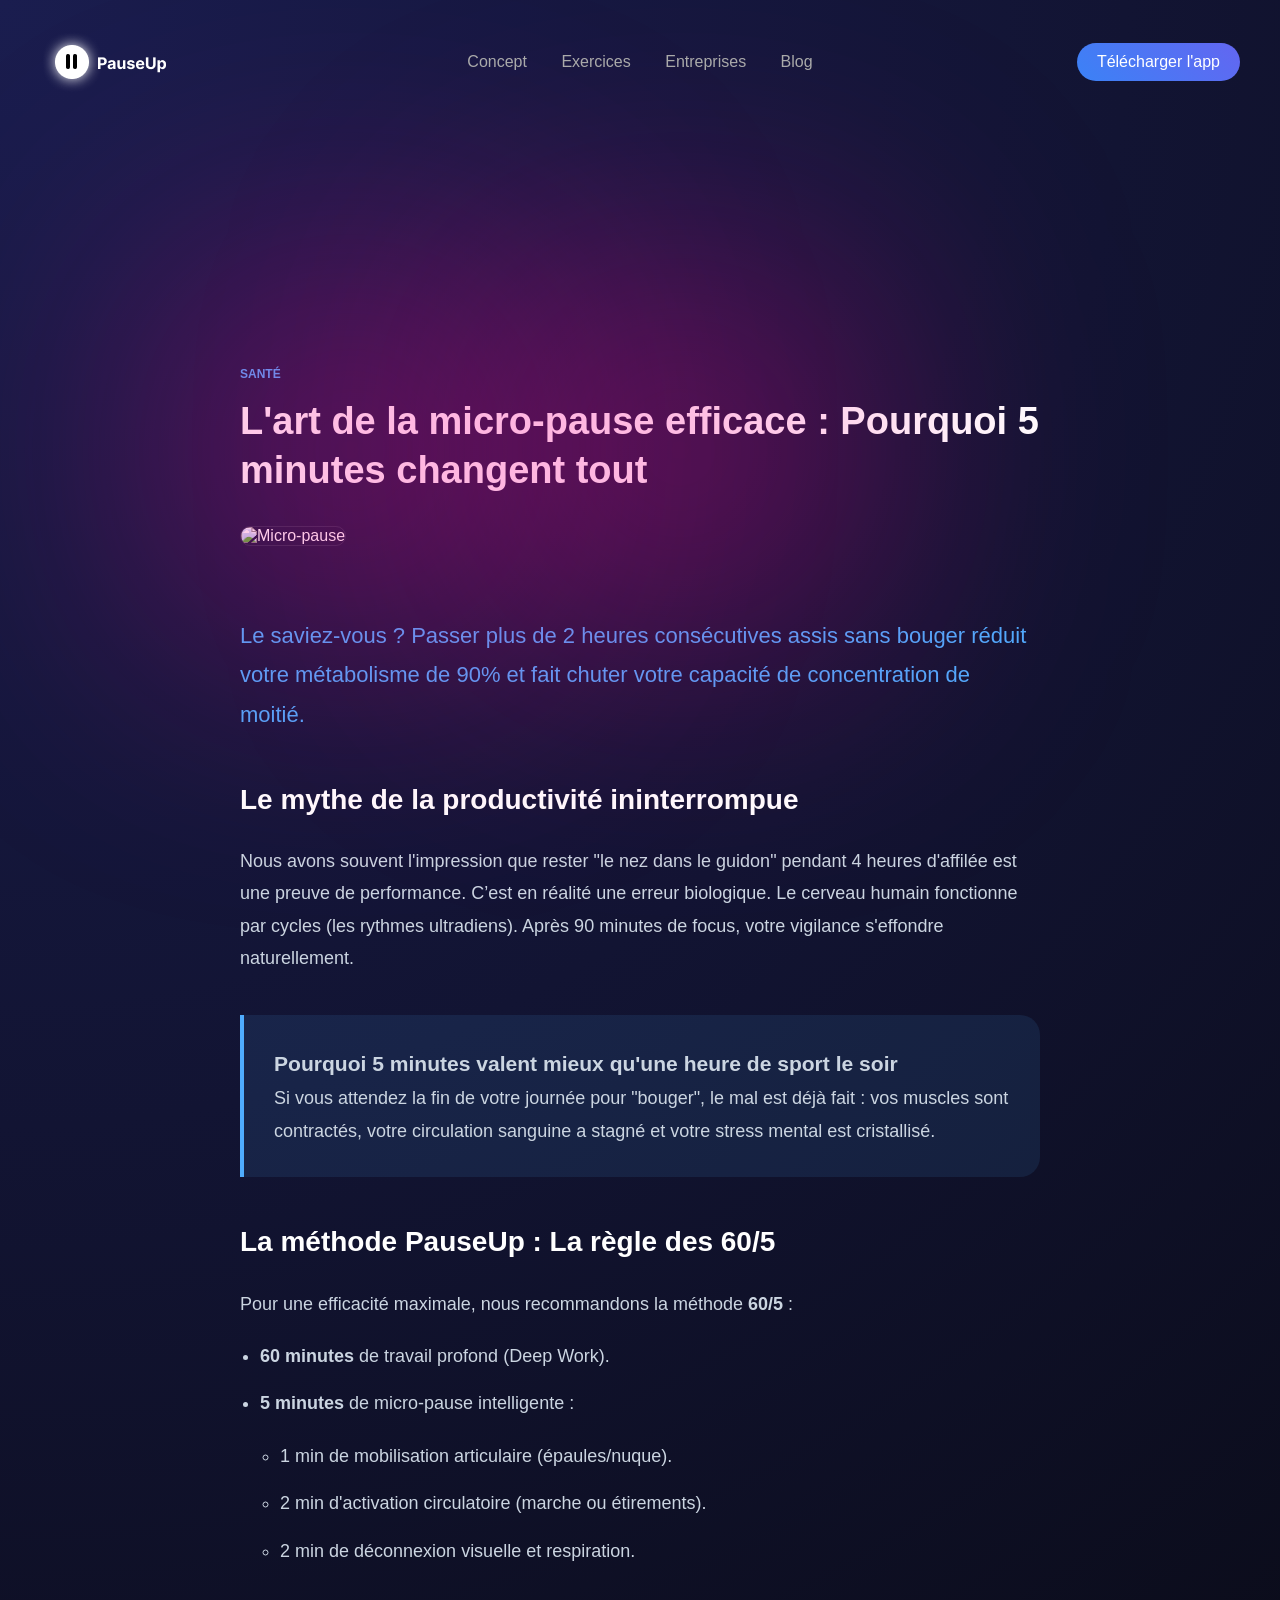
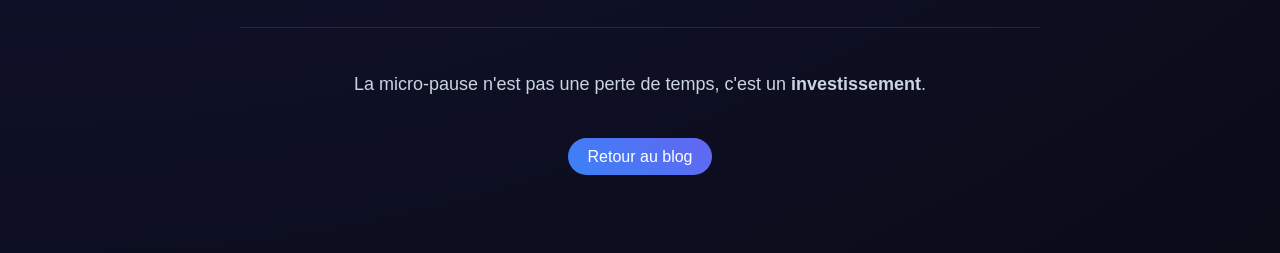
==== article-micro-pause.html @ ee1709d4 "mise à jour site" ====
<!DOCTYPE html>
<html lang="fr">
<head>
    <meta charset="UTF-8">
    <meta name="viewport" content="width=device-width, initial-scale=1.0">
    <title>L'art de la micro-pause efficace - PauseUp</title>
    <link rel="stylesheet" href="styles.css">
</head>

<body class="concept">
    <div class="bg-blob blob-left"></div>
    <div class="bg-blob blob-right"></div>

    <!-- Navigation unique et propre -->
<header class="navbar container">
    <div class="logo">
        <img src="Logo-PauseUp.png" alt="Logo PauseUp" />
    </div>

    <!-- Le bouton Burger (Ajouté ici) -->
    <div class="menu-toggle">
        <span class="bar"></span>
        <span class="bar"></span>
        <span class="bar"></span>
    </div>

    <nav>
        <a href="concept.html">Concept</a>
        <a href="exercices.html">Exercices</a>
        <a href="entreprises.html">Entreprises</a>
        <a href="tarifs.html">Blog</a>
    </nav>

    <a href="https://www.figma.com/..." class="cta-btn" target="_blank">
        Télécharger l'app
    </a>    
</header>

    <!-- On ajoute une classe "mt-large" pour pousser l'article sous le menu fixe -->
    <article class="article-page container">
        <header class="article-header">
            <span class="blog-tag">Santé</span>
            <h1>L'art de la micro-pause efficace : Pourquoi 5 minutes changent tout</h1>
            <img src="blog1.jpg" alt="Micro-pause" class="article-main-img">
        </header>

        <div class="article-body">
            <p class="lead">
                Le saviez-vous ? Passer plus de 2 heures consécutives assis sans bouger réduit votre métabolisme de 90% et fait chuter votre capacité de concentration de moitié.
            </p>

            <h2>Le mythe de la productivité ininterrompue</h2>
            <p>Nous avons souvent l'impression que rester "le nez dans le guidon" pendant 4 heures d'affilée est une preuve de performance. C’est en réalité une erreur biologique. Le cerveau humain fonctionne par cycles (les rythmes ultradiens). Après 90 minutes de focus, votre vigilance s'effondre naturellement.</p>

            <div class="highlight-box">
                <h3>Pourquoi 5 minutes valent mieux qu'une heure de sport le soir</h3>
                <p>Si vous attendez la fin de votre journée pour "bouger", le mal est déjà fait : vos muscles sont contractés, votre circulation sanguine a stagné et votre stress mental est cristallisé.</p>
            </div>

            <h2>La méthode PauseUp : La règle des 60/5</h2>
            <p>Pour une efficacité maximale, nous recommandons la méthode <strong>60/5</strong> :</p>
            <ul>
                <li><strong>60 minutes</strong> de travail profond (Deep Work).</li>
                <li><strong>5 minutes</strong> de micro-pause intelligente :
                    <ul>
                        <li>1 min de mobilisation articulaire (épaules/nuque).</li>
                        <li>2 min d'activation circulatoire (marche ou étirements).</li>
                        <li>2 min de déconnexion visuelle et respiration.</li>
                    </ul>
                </li>
            </ul>

            <div class="article-footer">
                <p>La micro-pause n'est pas une perte de temps, c'est un <strong>investissement</strong>.</p>
                <a href="tarifs.html" class="cta-btn">Retour au blog</a>
            </div>
        </div>
    </article>
    <script src="projet/js/script.js"></script>
</body>
</html>
---- styles.css ----
@import url('https://fonts.googleapis.com/css2?family=Poppins:wght@300;400;600;700&display=swap');
* {
  margin: 0;
  padding: 0;
  box-sizing: border-box;
  font-family: "Segoe UI", sans-serif;
}

body {
  background: radial-gradient(circle at top left, #1a1d4f, #0a0b17);
  color: white;
  overflow-x: hidden;
}

.container {
  max-width: 1200px;
  margin: 0 auto;
}

.bg-blob {
  position: absolute;
  width: 500px;
  height: 500px;
  background: radial-gradient(circle, rgba(255, 0, 150, 0.4), transparent);
  filter: blur(120px);
  z-index: 0;
}

.blob-left {
  top: 200px;
  left: 100px;
}

.blob-right {
  bottom: 200px;
  right: 350px;
}

.navbar {
  display: grid;
  grid-template-columns: 1fr auto 1fr;
  align-items: center;
  padding: 30px 0;
  position: relative;
  z-index: 2;
  align-items: center;
}

.logo {
  display: flex;
  align-items: center;
  gap: 10px;
}

.logo img {
    width: auto;
    height: auto;
}

nav {
  text-align: center;
}

nav a {
  margin: 0 15px;
  color: #aaa;
  text-decoration: none;
}

nav a:hover {
  color: white;
}

.menu-toggle {
    display: none;
    flex-direction: column;
    gap: 5px;
    cursor: pointer;
}

.menu-toggle.active .bar:nth-child(1) {
  transform: rotate(45deg) translate(5px, 5px);
}

.menu-toggle.active .bar:nth-child(2) {
  opacity: 0;
}

.menu-toggle.active .bar:nth-child(3) {
  transform: rotate(-45deg) translate(6px, -6px);
}

.bar {
    width: 25px;
    height: 3px;
    background-color: white;
    transition: 0.3s;
}

.cta-btn {
  justify-self: end;
  background: linear-gradient(45deg, #3b82f6, #6366f1);
  border: none;
  padding: 10px 20px;
  border-radius: 20px;
  color: white;
  cursor: pointer;
  font-size: 16px;
  text-decoration: none;

}

.cta-btn.big {
  padding: 15px 40px;
  font-size: 16px;
  border-radius: 30px;
  box-shadow: 0 0 25px rgba(59, 130, 246, 0.5);
}

.cta-btn.secondary {
  background: rgba(255, 255, 255, 0.1);
}

.cta-bttn {
  display: inline-block;            
  background: linear-gradient(45deg, #3b82f6, #6366f1);
  border: none;
  padding: 25px 50px;            
  border-radius: 30px;              
  color: white;
  cursor: pointer;
  font-size: 20px;
  font-weight: bold;
  text-align: center;
  box-shadow: 0 8px 20px rgba(59, 130, 246, 0.4);
  transition: all 0.3s ease;
}

.cta-bttn:hover {
  transform: translateY(-4px) scale(1.05);
  box-shadow: 0 12px 25px rgba(59, 130, 246, 0.5);
  background: linear-gradient(45deg, #2563eb, #4f46e5); /* un bleu plus foncé */
}

.hero {
  text-align: center;
  margin-top: 100px;
  position: relative;
  z-index: 2;
}

.hero p {
    margin-bottom: 60px; 
    line-height: 1.6;  
}

.hero h1 {
font-family: 'Poppins', sans-serif;
    font-size: 55px;       /* Gros titre impactant */
    font-weight: 800;      /* Très gras */
    color: #ffffff;
    margin-bottom: 15px;   /* Espace sous le titre */
    letter-spacing: -1px;  /* Lettres un peu resserrées pour le style */
}

.subtitle {
font-family: 'Poppins', sans-serif;
    font-size: 16px;
    font-weight: 600;
    color: #6c63ff;        /* Ta couleur violette */
    text-transform: uppercase;
    letter-spacing: 3px;   /* Lettres écartées pour faire "pro" */
    margin-bottom: 25px;   /* Espace sous le sous-titre */
    display: block;
}

.description {
font-family: 'Poppins', sans-serif;
    font-size: 19px;
    line-height: 32px;
    color: #cccccc;    
    max-width: 750px;     
    margin-left: auto;    
    margin-right: auto;
    font-weight: 300;
}

.features {
  padding: 100px 20px;
  text-align: center;
  
}

.features.flex {
  display: flex;
  gap: 30px;
  justify-content: center;
  flex-wrap: wrap;
}

.features.features-grid {
  display: grid;
  grid-template-columns: repeat(2, 1fr);
  gap: 30px;
  justify-items: center;
}

.exercices-grid {
    display: grid;
    grid-template-columns: repeat(2, 1fr); /* 2 colonnes par défaut */
    gap: 30px;
    width: 100%;
    max-width: 1200px;
    margin: 0 auto;
}

.card {
  width: 600px;
  padding: 30px;
  border-radius: 20px;
  text-align: left;
  position: relative;

  background: rgba(255, 255, 255, 0.04);
  border: 1px solid rgba(255, 255, 255, 0.15);

  backdrop-filter: blur(20px);
  transition: all 0.3s ease;
  
}

.card::before {
  content: "";
  position: absolute;
  inset: 0;
  border-radius: 20px;
  background: radial-gradient(
    circle at top left,
    rgba(99, 102, 241, 0.25),
    transparent 60%
  );
  opacity: 0;
  transition: 0.3s;
}

.card:hover::before {
  opacity: 1;
}

.card:hover {
  transform: translateY(-6px);
  border-color: rgba(255, 255, 255, 0.25);
}

.card h3 {
  font-size: 20px;
  margin-bottom: 12px;
}

.card p {
  font-size: 14px;
  color: #94a3b8;
}

.card ul {
  margin-top: 15px;
  padding-left: 20px;
  color: #aaa;
}

.card li {
  margin-bottom: 8px;
}

.icon {
  width: 50px;
  height: 50px;
  border-radius: 12px;
  margin-bottom: 20px;
}

.icon.blue {
  background: #3b82f6;
}
.icon.purple {
  background: #a855f7;
}
.icon.green {
  background: #22c55e;
}
.icon.pink {
  background: #ec4899;
}

.stats {
  padding: 120px 20px;
  text-align: center;
}

.stats h2 {
  font-size: 48px;
  margin-bottom: 20px;
}

.stats-grid {
  display: flex;
  justify-content: space-around; 
  gap: 50px;                     
  flex-wrap: wrap;
  width: 100%;                    
  max-width: 1200px;            
  margin: 0 auto;               
}

.stat-box {
  flex: 1 1 250px;             
  padding: 30px;
  border-radius: 20px;
  background: rgba(255, 255, 255, 0.05);
  text-align: center;            
}

.stat-box span {
  font-size: 32px;
  font-weight: bold;
}

.stats > p {
  margin-bottom: 40px;
}

.stat-box p {
  color: #aaa;
  margin-top: 10px;
}
.stats-grid.small {
  display: grid;
  grid-template-columns: repeat(2, 1fr);
  gap: 25px;
}

.stats-grid.small .stat-box {
  text-align: left;
}

.cta-section {
  text-align: center;
  margin: 120px auto;
}

.cta-section h2 {
  font-size: 36px;
  margin-bottom: 10px;
}

.cta-section p {
  color: #aaa;
  margin-bottom: 30px;
}

.blog-grid {
    display: grid;
    grid-template-columns: repeat(3, 1fr);
    gap: 30px;
    margin-top: 50px;
}

.blog-card {
    background: rgba(255, 255, 255, 0.05);
    border-radius: 20px;
    overflow: hidden;
    transition: transform 0.3s ease;
    border: 1px solid rgba(255, 255, 255, 0.1);
}

.blog-card:hover { transform: translateY(-10px); }

.blog-img { width: 100%; height: 200px; object-fit: cover; }

.blog-content { padding: 20px; }

.blog-tag { color: #4facfe; font-size: 12px; font-weight: bold; text-transform: uppercase; }

.blog-content h3 { margin: 10px 0; font-size: 18px; color: white; }

.blog-content p { font-size: 14px; color: #94a3b8; margin-bottom: 20px; }

.read-more { color: #00f2fe; text-decoration: none; font-weight: bold; font-size: 14px; }

.faq {
  margin: 120px auto;
  max-width: 700px;
  text-align: center;
}

.faq-item {
  background: rgba(255, 255, 255, 0.05);
  padding: 20px;
  border-radius: 12px;
  margin-top: 20px;
  text-align: left;
}

.faq-item p {
  color: #aaa;
}

.faq-item h4 {
  margin-bottom: 10px;
}

.contact {
  margin: 120px auto;
  text-align: center;
  max-width: 800px;
  padding: 0 20px;
}

.contact h2 {
  font-size: 42px;
  margin-bottom: 30px;
  color: white;
}

.contact form {
  display: flex;
  flex-direction: column;
  gap: 20px;
  margin-top: 40px;
  padding: 40px;
  border-radius: 20px;
  backdrop-filter: blur(20px);
  box-shadow: 0 10px 25px rgba(0,0,0,0.2);
}

.contact input,
.contact textarea {
  padding: 15px 20px;
  border-radius: 15px;
  border: none;
  background: rgba(255, 255, 255, 0.1);
  color: white;
  font-size: 16px;
  outline: none;
  transition: all 0.3s ease;
}

.contact input::placeholder,
.contact textarea::placeholder {
  color: #ccc;
}

.contact input:focus,
.contact textarea:focus {
  background: rgba(255, 255, 255, 0.15);
  box-shadow: 0 0 10px rgba(59, 130, 246, 0.5);
}

.contact textarea {
  height: 150px;
  resize: none;
}

.cta-big {
  padding: 15px 40px; 
  font-size: 18px;  
  border-radius: 15px;
  border: none;
  color: white;
  background: linear-gradient(45deg, #3b82f6, #6366f1);
  cursor: pointer;
  transition: all 0.3s ease;
  box-shadow: 0 0 20px rgba(59, 130, 246, 0.5);
}

.cta-big:hover {
  transform: translateY(-2px);
  box-shadow: 0 0 30px rgba(59, 130, 246, 0.7);
}


.footer {
margin-top: 120px;
  padding: 60px 20px;
  border-top: 1px solid rgba(255, 255, 255, 0.1);
}

.footer.container {
  display: flex;
  justify-content: space-between;
  align-items: flex-start;
  gap: 60px;
  flex-wrap: wrap; 
}

.footer-left {
  max-width: 300px;
}

.footer-desc {
  margin-top: 15px;
  color: #94a3b8;
  line-height: 1.6;
  font-size: 14px;
}

.footer-links {
  display: flex;
  gap: 60px;
  flex-wrap: wrap;
}

.footer-links h4 {
  margin-bottom: 15px;
  font-size: 18px;
  color: white;
}

.footer-links a {
  display: block;
  color: #94a3b8;
  text-decoration: none;
  margin-bottom: 8px;
  font-size: 14px;
  transition: 0.2s;
}

.footer-links a:hover {
  color: #3b82f6;
}

/* --- STYLES PAGE ARTICLE --- */
.article-page {
    padding-top: 120px;
    max-width: 800px !important; /* On réduit la largeur pour la lecture */
    margin: 0 auto;
}

.article-main-img {
    width: 100%;
    height: 400px;
    object-fit: cover;
    border-radius: 30px;
    margin: 30px 0;
    border: 1px solid rgba(255, 255, 255, 0.1);
}

.article-body {
    font-size: 18px;
    line-height: 1.8;
    color: #cbd5e1;
}

.article-body h2 {
    color: white;
    margin: 40px 0 20px 0;
    font-size: 28px;
}

.lead {
    font-size: 22px;
    color: #4facfe;
    font-weight: 500;
    margin-bottom: 30px;
}

.section-title {
    padding-top: 100px;    /* Espace au-dessus */
    padding-bottom: 60px; /* Espace en-dessous */
    text-align: center;
}

.highlight-box {
    background: rgba(79, 172, 254, 0.1);
    border-left: 4px solid #4facfe;
    padding: 30px;
    border-radius: 0 20px 20px 0;
    margin: 40px 0;
}

.article-body ul {
    margin: 20px 0;
    padding-left: 20px;
}

.article-body li {
    margin-bottom: 15px;
}

.article-footer {
    margin-top: 60px;
    padding-top: 40px;
    border-top: 1px solid rgba(255, 255, 255, 0.1);
    text-align: center;
}

.article-page {
    margin-top: 120px !important; 
    padding-bottom: 80px;
    max-width: 800px !important; /* Largeur lecture confortable */
    margin-left: auto;
    margin-right: auto;
}

.article-header {
    text-align: left;
    margin-bottom: 40px;
}

/* On s'assure que le header de l'article ne prend pas les styles du Hero global */
.article-header h1 {
    font-size: 38px;
    line-height: 1.3;
    margin-top: 15px;
    color: white;
}

.article-main-img {
    width: 100%;
    border-radius: 20px;
    margin: 30px 0;
}

.article-footer p {
    margin-bottom: 40px !important;
}
@media (max-width: 1360px) { 
    .exercices-grid {
        grid-template-columns: 1fr; /* Force une seule colonne */
        max-width: 600px; /* On réduit la largeur max pour que ce soit joli en colonne */
        margin: 0 auto;
    }
    
    .card {
        width: 100%; /* La carte prend toute la largeur du conteneur */
    }
}

@media (max-width: 992px) {
.navbar {
        padding: 15px 20px;
        position: fixed;
        width: 100%;
        top: 0;
        z-index: 1000;
        backdrop-filter: blur(10px);
        display: flex;
        justify-content: space-between;
        align-items: center;
    }

    /* Force le burger en NOIR */
    .menu-toggle .bar {
        background-color: #ffffff !important;
    }

    /* Si menu ouvert, les barres passent en blanc pour le contraste sur fond noir */
    .nav.active ~ .menu-toggle .bar,

    .menu-toggle {
        display: flex !important;
        flex-direction: column;
        justify-content: space-between;
        width: 30px;
        height: 21px;
        cursor: pointer;
        z-index: 1001;
        margin-left: auto; /* Pousse le burger bien à droite */
    }

    nav {
        display: none; 
        flex-direction: column;
        justify-content: center;
        align-items: center;
        position: fixed;
        top: 0;
        left: 0;
        width: 100vw;
        height: 100vh;
        background: rgba(10, 11, 23, 0.98);
        z-index: 999;
    }

    nav.active {
        display: flex;
    }

    nav a {
        margin: 20px 0;
        font-size: 24px;
        color: white;
        text-decoration: none;
    }

    .navbar .cta-btn {
        display: none !important; /* Cache le bouton bleu en haut */
    }

    /* 2. CONTENU & GRILLES (PASSAGE EN 1 COLONNE) */
    .hero {
        padding-top: 120px !important;
        text-align: center;
    }

    /* Force toutes les grilles (Bénéfices, Exercices, Blog) en 1 seule colonne */
    .features-grid, 
    .exercices-grid, 
    .blog-grid {
        display: grid !important;
        grid-template-columns: 1fr !important; 
        gap: 25px;
        padding: 0 20px;
        max-width: 600px; /* Évite que les cartes soient trop larges sur tablettes */
        margin: 0 auto;
    }

    .card, .feature, .stat-box {
        width: 100% !important;
    }

    /* 3. CENTRAGE DU FOOTER */
    .footer-grid, 
    .footer-links, 
    .footer-col {
        display: flex !important;
        flex-direction: column !important;
        align-items: center !important;
        text-align: center !important;
        gap: 20px;
    }

    .footer-brand {
        text-align: center;
        margin-bottom: 30px;
    }
}

@media (max-width: 768px) {
    .footer.container {
flex-direction: column; 
    align-items: center;   
    text-align: center;
    gap: 40px;              
    padding: 40px 20px;
    }

    .footer-left {
    max-width: 100%;
    display: flex;
    flex-direction: column;
    align-items: center;
}

    .footer-links {
display: grid;
    grid-template-columns: 1fr; 
    gap: 30px;
    width: 100%;
    }

    .footer-desc { 
text-align: center;     
    margin-top: 15px;
    line-height: 1.6;
    }
}
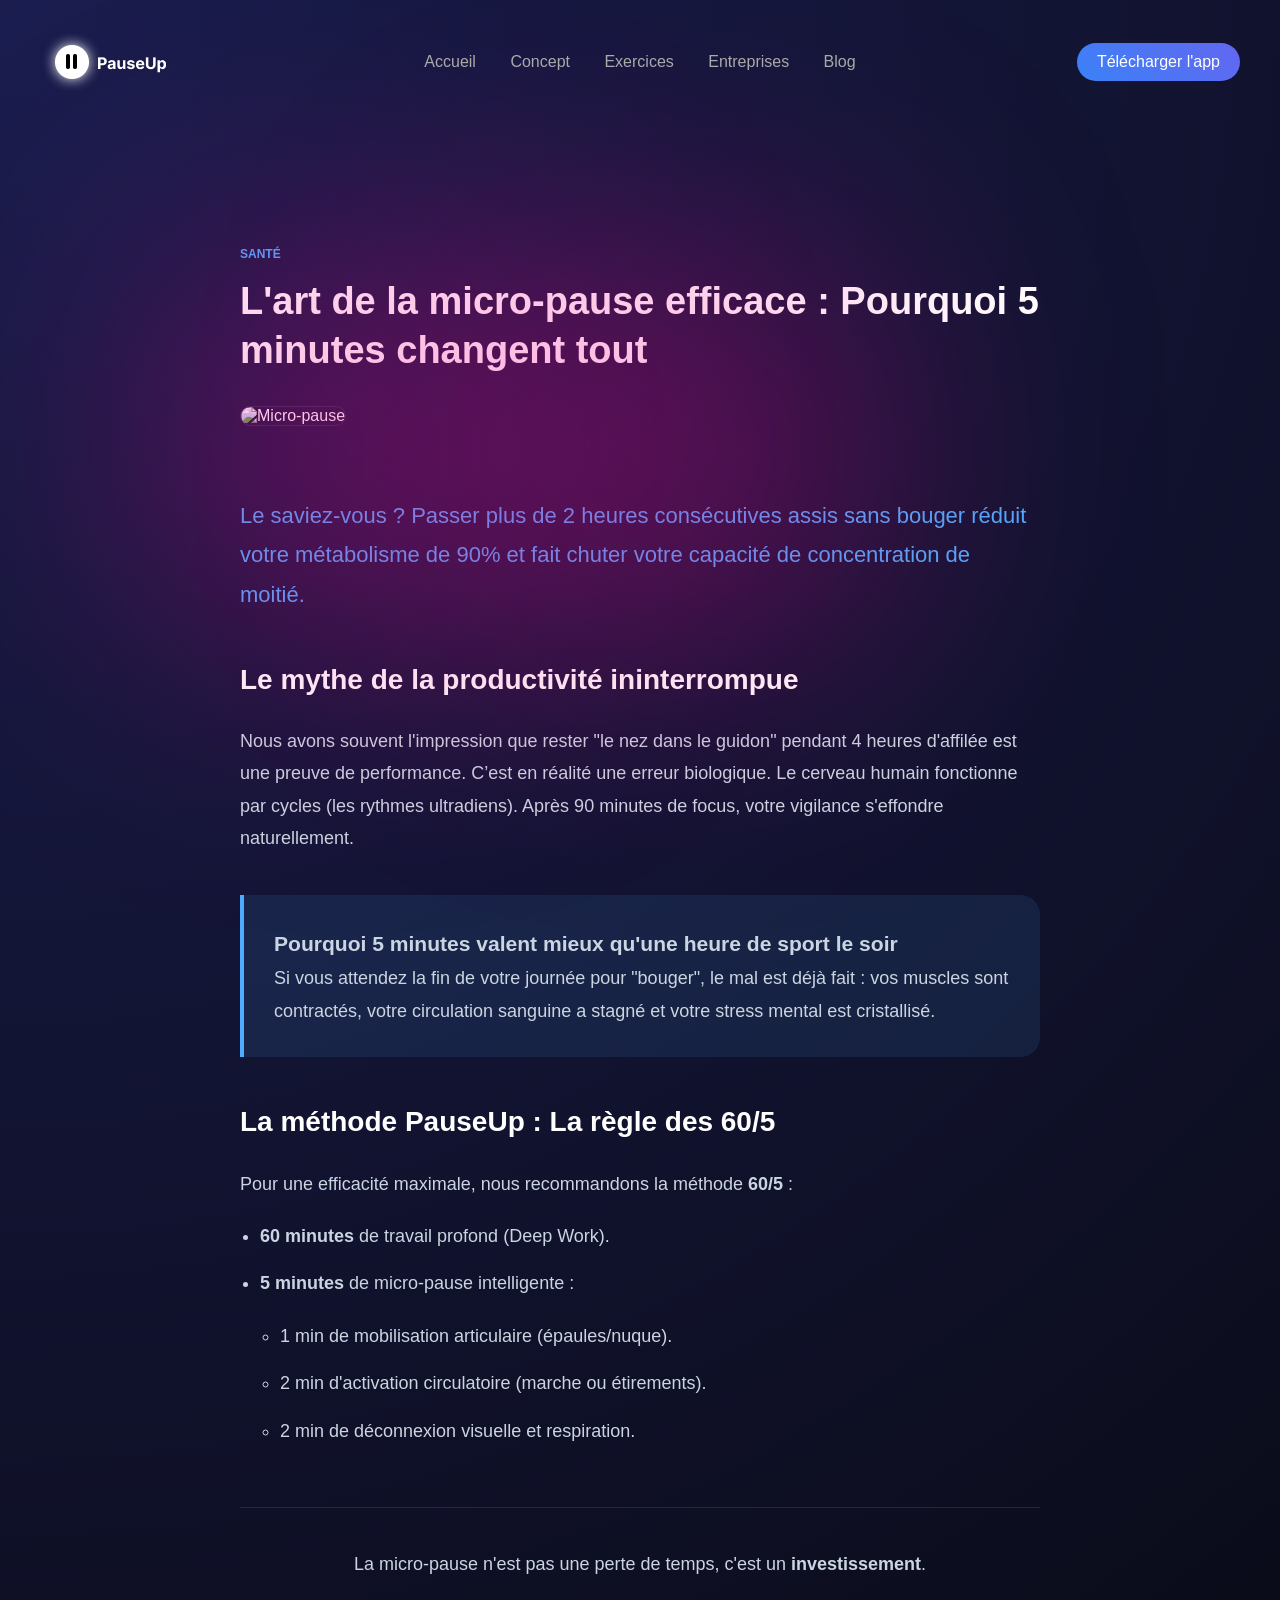
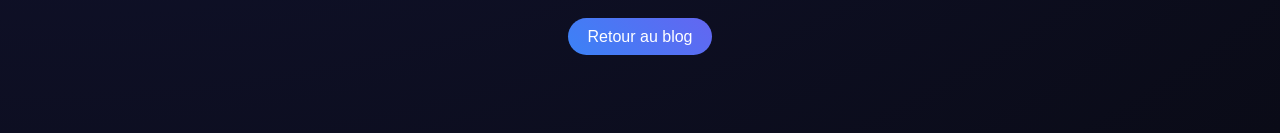
==== commit ff6beac1: "revu" ====
--- a/article-micro-pause.html
+++ b/article-micro-pause.html
@@ -25,6 +25,7 @@
     </div>
 
     <nav>
+        <a href="index.html">Accueil</a>
         <a href="concept.html">Concept</a>
         <a href="exercices.html">Exercices</a>
         <a href="entreprises.html">Entreprises</a>
--- a/styles.css
+++ b/styles.css
@@ -125,7 +125,7 @@
   display: inline-block;            
   background: linear-gradient(45deg, #3b82f6, #6366f1);
   border: none;
-  padding: 25px 50px;            
+  padding: 25px 0px;            
   border-radius: 30px;              
   color: white;
   cursor: pointer;
@@ -358,6 +358,10 @@
   margin-bottom: 30px;
 }
 
+.blog h2 {
+  font-size: 42px;
+}
+
 .blog-grid {
     display: grid;
     grid-template-columns: repeat(3, 1fr);
@@ -391,6 +395,11 @@
   margin: 120px auto;
   max-width: 700px;
   text-align: center;
+}
+
+.faq h2 {
+  font-size: 42px;
+  margin-bottom: 60px;
 }
 
 .faq-item {
@@ -595,7 +604,6 @@
 }
 
 .article-page {
-    margin-top: 120px !important; 
     padding-bottom: 80px;
     max-width: 800px !important; /* Largeur lecture confortable */
     margin-left: auto;
